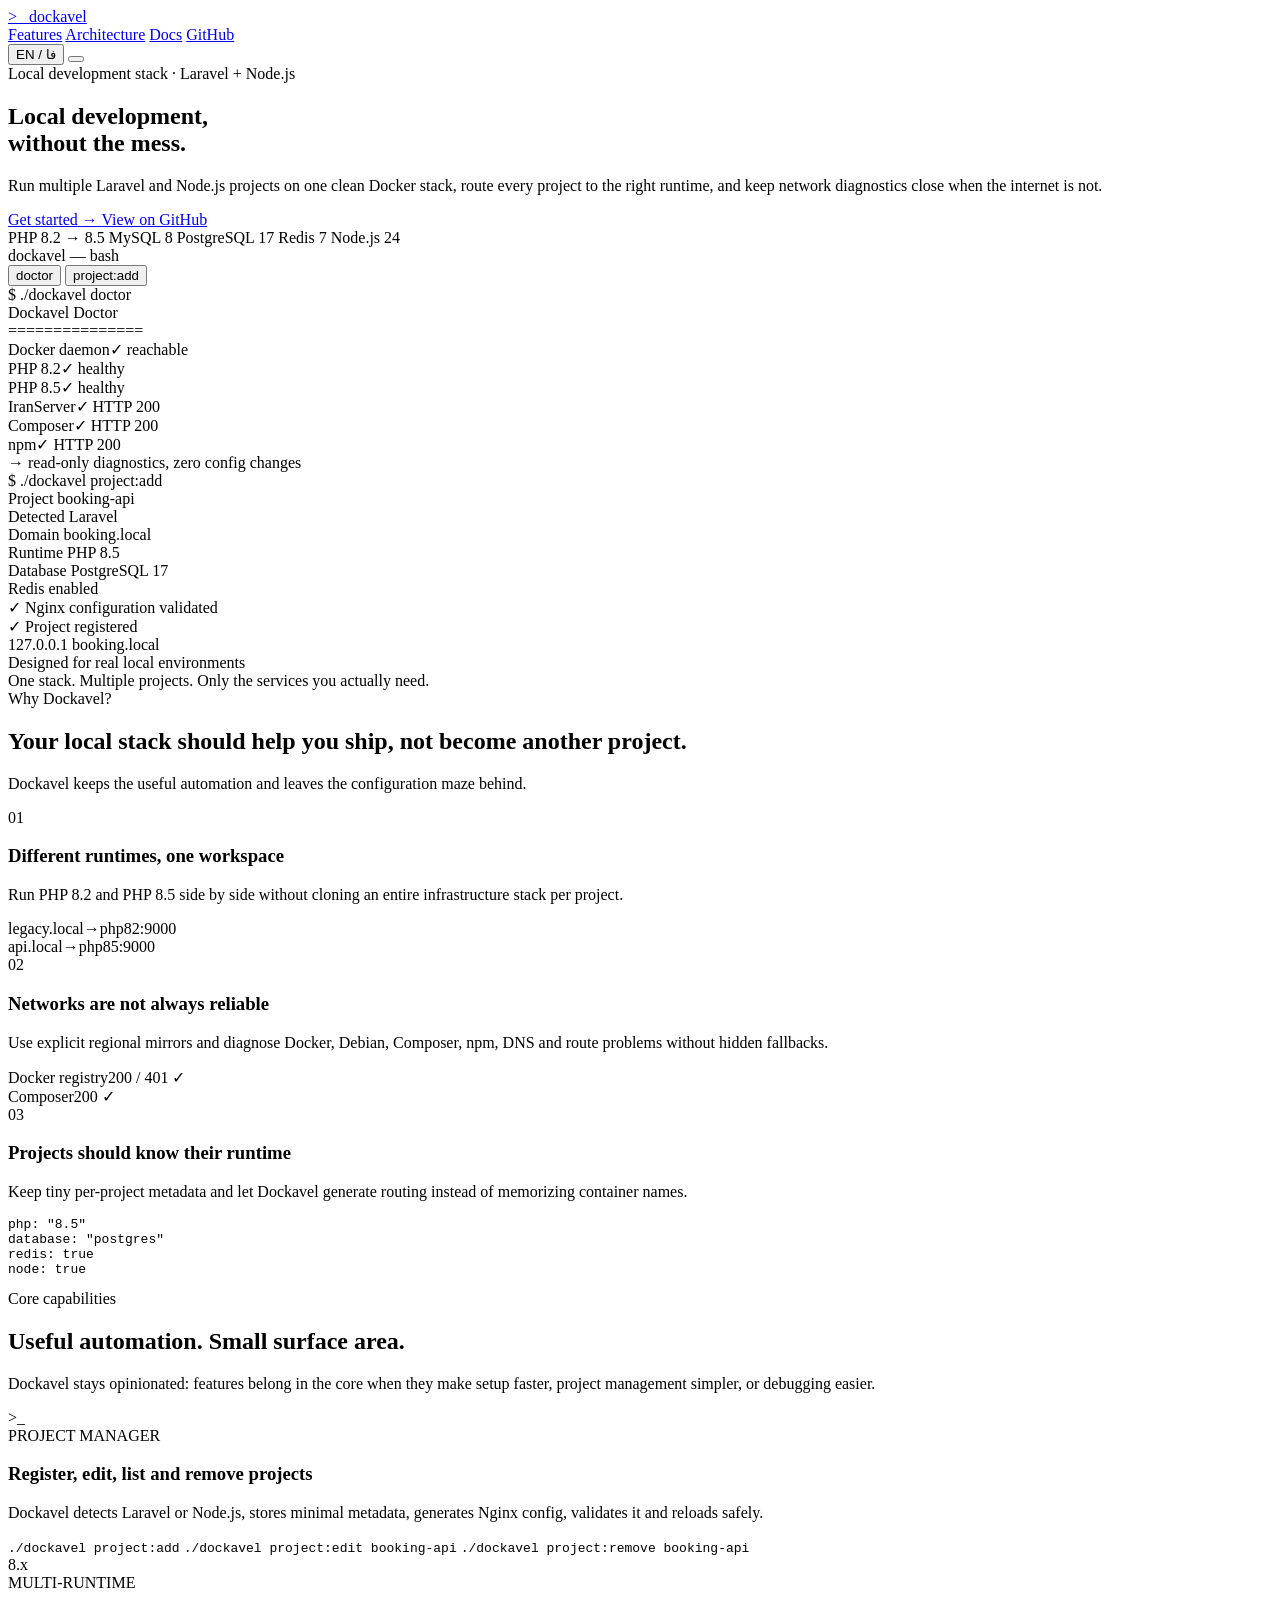
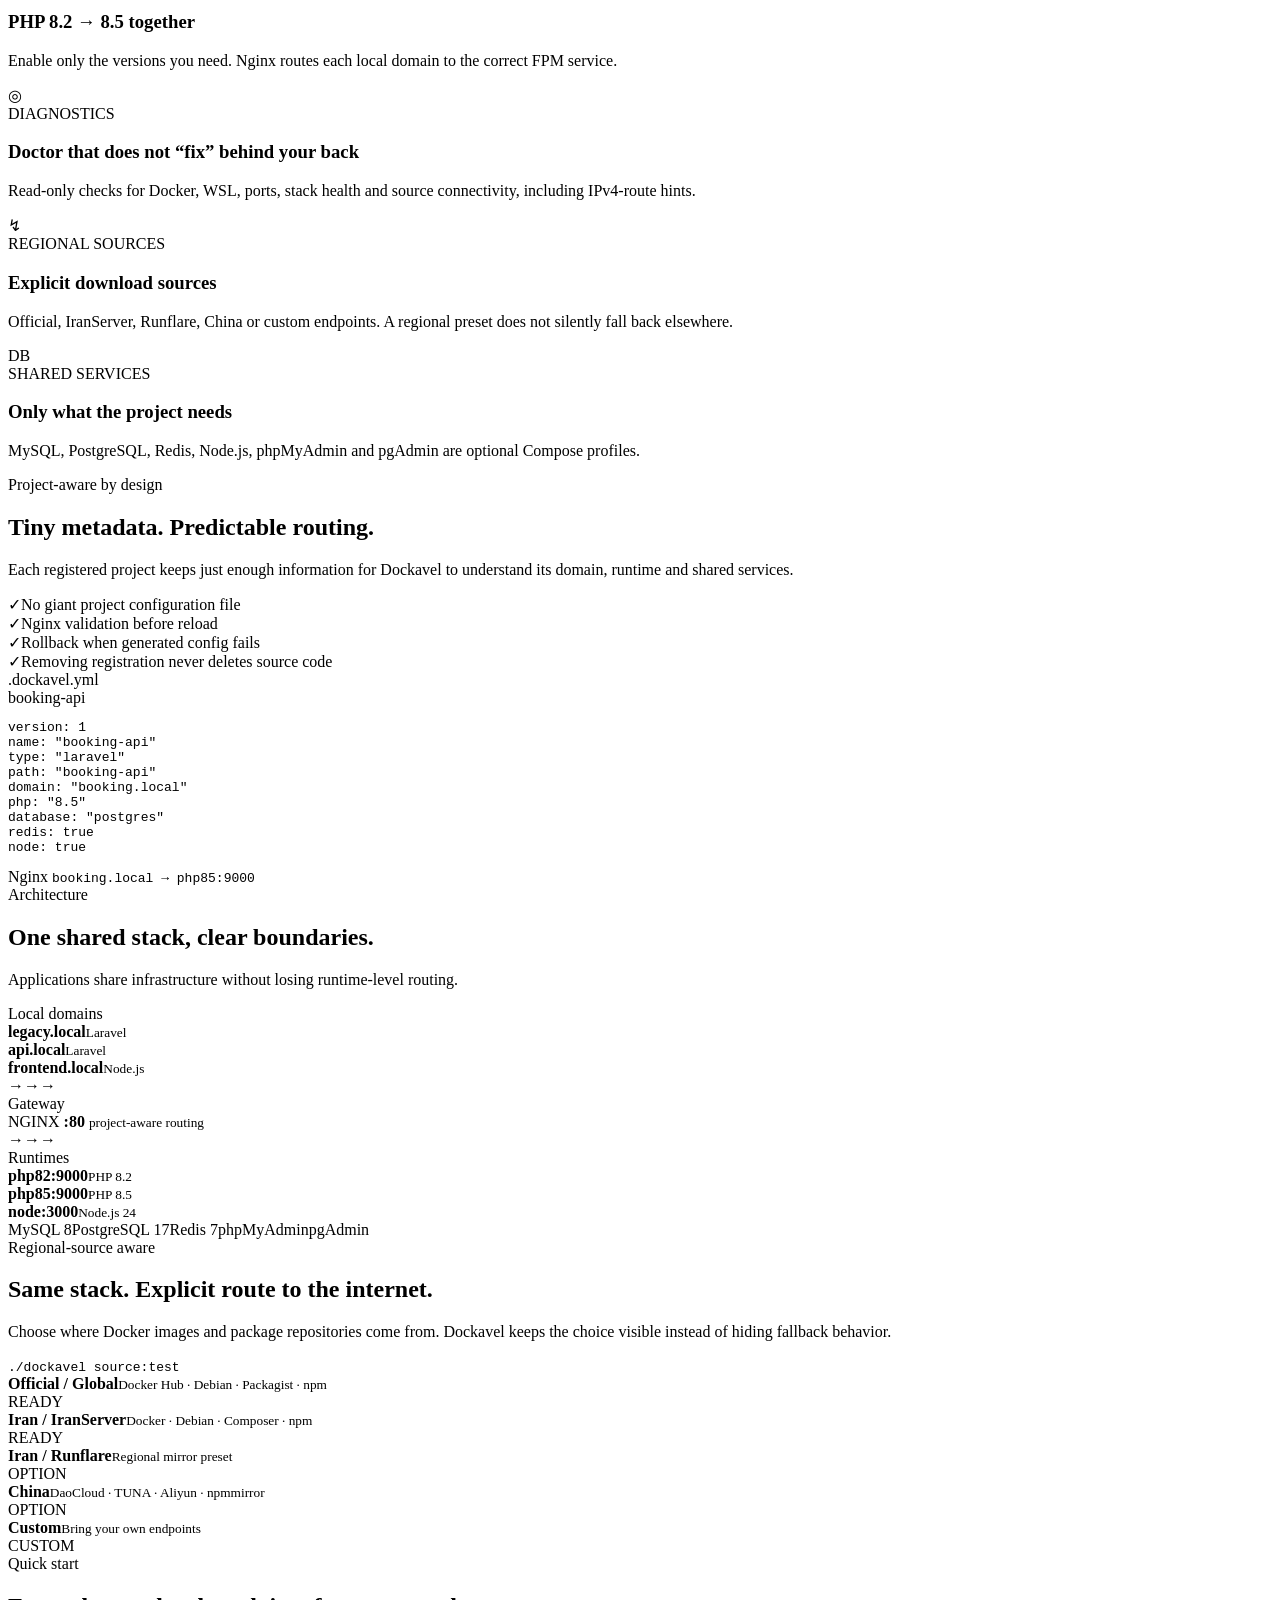
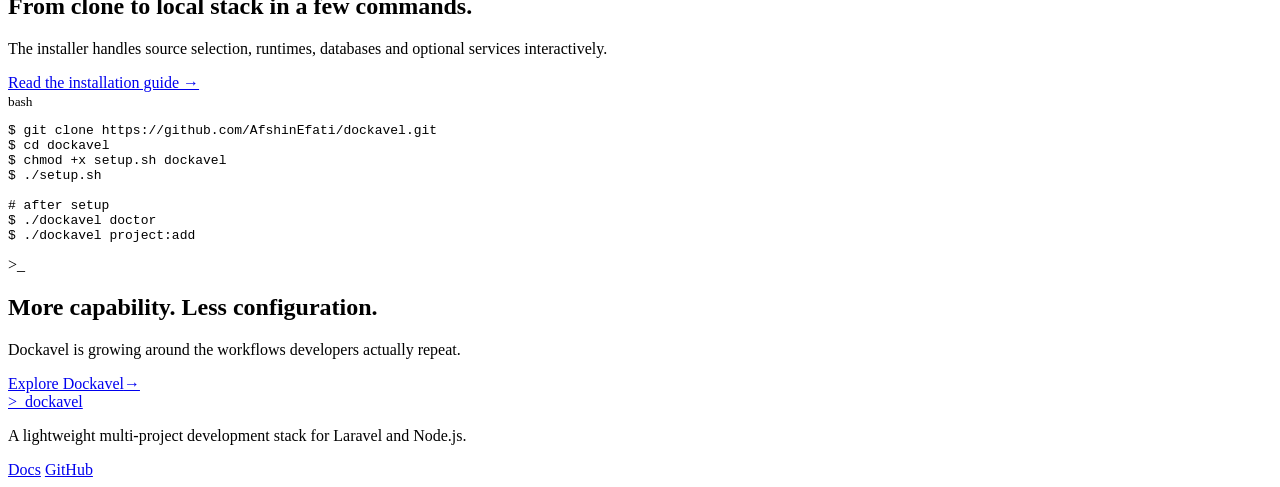
==== index.html @ 1b86e813 "feat: add initial Dockavel landing page" ====
<!doctype html>
<html lang="en" dir="ltr">
<head>
  <meta charset="utf-8">
  <meta name="viewport" content="width=device-width, initial-scale=1">
  <meta name="theme-color" content="#080d12">
  <meta name="description" content="Dockavel is a clean, multi-project local development stack for Laravel and Node.js.">
  <title>Dockavel — clean local development</title>

  <link rel="preconnect" href="https://fonts.googleapis.com">
  <link rel="preconnect" href="https://fonts.gstatic.com" crossorigin>
  <link href="https://fonts.googleapis.com/css2?family=Fira+Code:wght@400;500;600&family=Inter:wght@400;500;600;700;800&family=Vazirmatn:wght@400;500;600;700;800&display=swap" rel="stylesheet">
  <link rel="stylesheet" href="./assets/css/styles.css">
</head>
<body>
  <div class="page-noise" aria-hidden="true"></div>
  <div class="page-glow page-glow-a" aria-hidden="true"></div>
  <div class="page-glow page-glow-b" aria-hidden="true"></div>

  <header class="site-header">
    <div class="container nav-wrap">
      <a class="brand" href="#top" aria-label="Dockavel home">
        <span class="brand-mark">&gt;_</span>
        <span class="brand-name">dockavel</span>
      </a>

      <nav class="nav-links" aria-label="Primary navigation">
        <a href="#features" data-i18n="nav.features">Features</a>
        <a href="#architecture" data-i18n="nav.architecture">Architecture</a>
        <a href="./docs/" data-i18n="nav.docs">Docs</a>
        <a href="https://github.com/AfshinEfati/dockavel" target="_blank" rel="noreferrer">GitHub</a>
      </nav>

      <div class="nav-actions">
        <button class="language-switch" type="button" id="languageSwitch" aria-label="Switch language">
          <span class="language-current">EN</span>
          <span class="language-divider">/</span>
          <span>فا</span>
        </button>
        <button class="menu-button" type="button" id="menuButton" aria-label="Open menu" aria-expanded="false">
          <span></span><span></span>
        </button>
      </div>
    </div>
  </header>

  <main id="top">
    <section class="hero section-shell">
      <div class="container hero-grid">
        <div class="hero-copy reveal">
          <div class="eyebrow">
            <span class="status-dot"></span>
            <span data-i18n="hero.eyebrow">Local development stack · Laravel + Node.js</span>
          </div>

          <h1 data-i18n="hero.title">Local development,<br>without the mess.</h1>
          <p class="hero-lead" data-i18n="hero.lead">
            Run multiple Laravel and Node.js projects on one clean Docker stack, route every project to the right runtime, and keep network diagnostics close when the internet is not.
          </p>

          <div class="hero-actions">
            <a class="button button-primary" href="#quick-start">
              <span data-i18n="hero.start">Get started</span>
              <span class="button-arrow">→</span>
            </a>
            <a class="button button-ghost" href="https://github.com/AfshinEfati/dockavel" target="_blank" rel="noreferrer">
              <span class="github-dot" aria-hidden="true"></span>
              <span data-i18n="hero.github">View on GitHub</span>
            </a>
          </div>

          <div class="stack-pills" aria-label="Supported stack">
            <span>PHP 8.2 → 8.5</span>
            <span>MySQL 8</span>
            <span>PostgreSQL 17</span>
            <span>Redis 7</span>
            <span>Node.js 24</span>
          </div>
        </div>

        <div class="terminal-card reveal reveal-delay-1" aria-label="Dockavel terminal preview">
          <div class="terminal-topbar">
            <div class="terminal-dots" aria-hidden="true"><span></span><span></span><span></span></div>
            <div class="terminal-title">dockavel — bash</div>
            <div class="terminal-tabs" role="tablist" aria-label="Terminal examples">
              <button class="terminal-tab active" type="button" data-terminal="doctor" role="tab">doctor</button>
              <button class="terminal-tab" type="button" data-terminal="project" role="tab">project:add</button>
            </div>
          </div>

          <div class="terminal-body" id="terminalDoctor">
            <div class="terminal-line command"><span class="prompt">$</span> ./dockavel doctor</div>
            <div class="terminal-gap"></div>
            <div class="terminal-line muted">Dockavel Doctor</div>
            <div class="terminal-line muted">===============</div>
            <div class="terminal-gap"></div>
            <div class="terminal-line"><span class="term-label">Docker daemon</span><span class="term-ok">✓ reachable</span></div>
            <div class="terminal-line"><span class="term-label">PHP 8.2</span><span class="term-ok">✓ healthy</span></div>
            <div class="terminal-line"><span class="term-label">PHP 8.5</span><span class="term-ok">✓ healthy</span></div>
            <div class="terminal-line"><span class="term-label">IranServer</span><span class="term-ok">✓ HTTP 200</span></div>
            <div class="terminal-line"><span class="term-label">Composer</span><span class="term-ok">✓ HTTP 200</span></div>
            <div class="terminal-line"><span class="term-label">npm</span><span class="term-ok">✓ HTTP 200</span></div>
            <div class="terminal-gap"></div>
            <div class="terminal-line term-note">→ read-only diagnostics, zero config changes</div>
          </div>

          <div class="terminal-body hidden" id="terminalProject">
            <div class="terminal-line command"><span class="prompt">$</span> ./dockavel project:add</div>
            <div class="terminal-gap"></div>
            <div class="terminal-line"><span class="term-muted">Project</span> booking-api</div>
            <div class="terminal-line"><span class="term-muted">Detected</span> <span class="term-ok">Laravel</span></div>
            <div class="terminal-line"><span class="term-muted">Domain</span> booking.local</div>
            <div class="terminal-line"><span class="term-muted">Runtime</span> PHP 8.5</div>
            <div class="terminal-line"><span class="term-muted">Database</span> PostgreSQL 17</div>
            <div class="terminal-line"><span class="term-muted">Redis</span> enabled</div>
            <div class="terminal-gap"></div>
            <div class="terminal-line term-ok">✓ Nginx configuration validated</div>
            <div class="terminal-line term-ok">✓ Project registered</div>
            <div class="terminal-gap"></div>
            <div class="terminal-line term-note">127.0.0.1 booking.local</div>
          </div>

          <div class="terminal-footer">
            <span class="terminal-footer-dot"></span>
            <span data-i18n="hero.terminalFooter">Designed for real local environments</span>
          </div>
        </div>
      </div>

      <div class="container trust-strip reveal reveal-delay-2">
        <span data-i18n="trust.label">One stack. Multiple projects. Only the services you actually need.</span>
        <div class="trust-line"></div>
      </div>
    </section>

    <section class="section-shell problem-section">
      <div class="container">
        <div class="section-heading narrow reveal">
          <span class="section-kicker" data-i18n="problem.kicker">Why Dockavel?</span>
          <h2 data-i18n="problem.title">Your local stack should help you ship, not become another project.</h2>
          <p data-i18n="problem.lead">Dockavel keeps the useful automation and leaves the configuration maze behind.</p>
        </div>

        <div class="problem-grid">
          <article class="problem-card reveal">
            <span class="card-index">01</span>
            <h3 data-i18n="problem.multiTitle">Different runtimes, one workspace</h3>
            <p data-i18n="problem.multiText">Run PHP 8.2 and PHP 8.5 side by side without cloning an entire infrastructure stack per project.</p>
            <div class="mini-code"><span>legacy.local</span><b>→</b><span>php82:9000</span></div>
            <div class="mini-code"><span>api.local</span><b>→</b><span>php85:9000</span></div>
          </article>

          <article class="problem-card reveal reveal-delay-1">
            <span class="card-index">02</span>
            <h3 data-i18n="problem.networkTitle">Networks are not always reliable</h3>
            <p data-i18n="problem.networkText">Use explicit regional mirrors and diagnose Docker, Debian, Composer, npm, DNS and route problems without hidden fallbacks.</p>
            <div class="health-row"><span>Docker registry</span><span class="health-ok">200 / 401 ✓</span></div>
            <div class="health-row"><span>Composer</span><span class="health-ok">200 ✓</span></div>
          </article>

          <article class="problem-card reveal reveal-delay-2">
            <span class="card-index">03</span>
            <h3 data-i18n="problem.projectTitle">Projects should know their runtime</h3>
            <p data-i18n="problem.projectText">Keep tiny per-project metadata and let Dockavel generate routing instead of memorizing container names.</p>
            <pre class="metadata-preview"><code>php: "8.5"
database: "postgres"
redis: true
node: true</code></pre>
          </article>
        </div>
      </div>
    </section>

    <section class="section-shell" id="features">
      <div class="container">
        <div class="section-heading reveal">
          <span class="section-kicker" data-i18n="features.kicker">Core capabilities</span>
          <h2 data-i18n="features.title">Useful automation. Small surface area.</h2>
          <p data-i18n="features.lead">Dockavel stays opinionated: features belong in the core when they make setup faster, project management simpler, or debugging easier.</p>
        </div>

        <div class="feature-grid">
          <article class="feature-card feature-wide reveal">
            <div class="feature-icon">&gt;_</div>
            <div>
              <span class="feature-tag">PROJECT MANAGER</span>
              <h3 data-i18n="features.managerTitle">Register, edit, list and remove projects</h3>
              <p data-i18n="features.managerText">Dockavel detects Laravel or Node.js, stores minimal metadata, generates Nginx config, validates it and reloads safely.</p>
            </div>
            <div class="feature-command-stack">
              <code>./dockavel project:add</code>
              <code>./dockavel project:edit booking-api</code>
              <code>./dockavel project:remove booking-api</code>
            </div>
          </article>

          <article class="feature-card reveal">
            <div class="feature-icon">8.x</div>
            <span class="feature-tag">MULTI-RUNTIME</span>
            <h3 data-i18n="features.phpTitle">PHP 8.2 → 8.5 together</h3>
            <p data-i18n="features.phpText">Enable only the versions you need. Nginx routes each local domain to the correct FPM service.</p>
          </article>

          <article class="feature-card reveal reveal-delay-1">
            <div class="feature-icon">◎</div>
            <span class="feature-tag">DIAGNOSTICS</span>
            <h3 data-i18n="features.doctorTitle">Doctor that does not “fix” behind your back</h3>
            <p data-i18n="features.doctorText">Read-only checks for Docker, WSL, ports, stack health and source connectivity, including IPv4-route hints.</p>
          </article>

          <article class="feature-card reveal">
            <div class="feature-icon">↯</div>
            <span class="feature-tag">REGIONAL SOURCES</span>
            <h3 data-i18n="features.sourceTitle">Explicit download sources</h3>
            <p data-i18n="features.sourceText">Official, IranServer, Runflare, China or custom endpoints. A regional preset does not silently fall back elsewhere.</p>
          </article>

          <article class="feature-card reveal reveal-delay-1">
            <div class="feature-icon">DB</div>
            <span class="feature-tag">SHARED SERVICES</span>
            <h3 data-i18n="features.servicesTitle">Only what the project needs</h3>
            <p data-i18n="features.servicesText">MySQL, PostgreSQL, Redis, Node.js, phpMyAdmin and pgAdmin are optional Compose profiles.</p>
          </article>
        </div>
      </div>
    </section>

    <section class="section-shell project-showcase">
      <div class="container showcase-grid">
        <div class="showcase-copy reveal">
          <span class="section-kicker" data-i18n="manager.kicker">Project-aware by design</span>
          <h2 data-i18n="manager.title">Tiny metadata. Predictable routing.</h2>
          <p data-i18n="manager.text">Each registered project keeps just enough information for Dockavel to understand its domain, runtime and shared services.</p>

          <div class="showcase-points">
            <div><span class="check">✓</span><span data-i18n="manager.point1">No giant project configuration file</span></div>
            <div><span class="check">✓</span><span data-i18n="manager.point2">Nginx validation before reload</span></div>
            <div><span class="check">✓</span><span data-i18n="manager.point3">Rollback when generated config fails</span></div>
            <div><span class="check">✓</span><span data-i18n="manager.point4">Removing registration never deletes source code</span></div>
          </div>
        </div>

        <div class="metadata-window reveal reveal-delay-1">
          <div class="metadata-titlebar">
            <div><span class="file-dot"></span>.dockavel.yml</div>
            <span>booking-api</span>
          </div>
          <pre><code><span class="syntax-key">version</span>: <span class="syntax-number">1</span>
<span class="syntax-key">name</span>: <span class="syntax-string">"booking-api"</span>
<span class="syntax-key">type</span>: <span class="syntax-string">"laravel"</span>
<span class="syntax-key">path</span>: <span class="syntax-string">"booking-api"</span>
<span class="syntax-key">domain</span>: <span class="syntax-string">"booking.local"</span>
<span class="syntax-key">php</span>: <span class="syntax-string">"8.5"</span>
<span class="syntax-key">database</span>: <span class="syntax-string">"postgres"</span>
<span class="syntax-key">redis</span>: <span class="syntax-bool">true</span>
<span class="syntax-key">node</span>: <span class="syntax-bool">true</span></code></pre>
          <div class="metadata-footer">
            <span>Nginx</span>
            <code>booking.local → php85:9000</code>
          </div>
        </div>
      </div>
    </section>

    <section class="section-shell" id="architecture">
      <div class="container">
        <div class="section-heading narrow reveal">
          <span class="section-kicker" data-i18n="architecture.kicker">Architecture</span>
          <h2 data-i18n="architecture.title">One shared stack, clear boundaries.</h2>
          <p data-i18n="architecture.lead">Applications share infrastructure without losing runtime-level routing.</p>
        </div>

        <div class="architecture-board reveal">
          <div class="arch-column">
            <span class="arch-label" data-i18n="architecture.requests">Local domains</span>
            <div class="arch-node"><strong>legacy.local</strong><small>Laravel</small></div>
            <div class="arch-node"><strong>api.local</strong><small>Laravel</small></div>
            <div class="arch-node"><strong>frontend.local</strong><small>Node.js</small></div>
          </div>

          <div class="arch-flow"><span>→</span><span>→</span><span>→</span></div>

          <div class="arch-column arch-center">
            <span class="arch-label">Gateway</span>
            <div class="arch-nginx">
              <span class="nginx-badge">NGINX</span>
              <strong>:80</strong>
              <small data-i18n="architecture.routing">project-aware routing</small>
            </div>
          </div>

          <div class="arch-flow"><span>→</span><span>→</span><span>→</span></div>

          <div class="arch-column">
            <span class="arch-label">Runtimes</span>
            <div class="arch-node runtime-node"><strong>php82:9000</strong><small>PHP 8.2</small></div>
            <div class="arch-node runtime-node"><strong>php85:9000</strong><small>PHP 8.5</small></div>
            <div class="arch-node runtime-node"><strong>node:3000</strong><small>Node.js 24</small></div>
          </div>

          <div class="arch-services">
            <span>MySQL 8</span><span>PostgreSQL 17</span><span>Redis 7</span><span>phpMyAdmin</span><span>pgAdmin</span>
          </div>
        </div>
      </div>
    </section>

    <section class="section-shell source-section">
      <div class="container source-grid">
        <div class="source-copy reveal">
          <span class="section-kicker" data-i18n="sources.kicker">Regional-source aware</span>
          <h2 data-i18n="sources.title">Same stack. Explicit route to the internet.</h2>
          <p data-i18n="sources.text">Choose where Docker images and package repositories come from. Dockavel keeps the choice visible instead of hiding fallback behavior.</p>
          <code class="inline-command">./dockavel source:test</code>
        </div>

        <div class="source-list reveal reveal-delay-1">
          <div class="source-item active"><span class="source-radio"></span><div><strong>Official / Global</strong><small>Docker Hub · Debian · Packagist · npm</small></div><span class="source-state">READY</span></div>
          <div class="source-item"><span class="source-radio"></span><div><strong>Iran / IranServer</strong><small>Docker · Debian · Composer · npm</small></div><span class="source-state">READY</span></div>
          <div class="source-item"><span class="source-radio"></span><div><strong>Iran / Runflare</strong><small>Regional mirror preset</small></div><span class="source-state">OPTION</span></div>
          <div class="source-item"><span class="source-radio"></span><div><strong>China</strong><small>DaoCloud · TUNA · Aliyun · npmmirror</small></div><span class="source-state">OPTION</span></div>
          <div class="source-item"><span class="source-radio"></span><div><strong>Custom</strong><small data-i18n="sources.custom">Bring your own endpoints</small></div><span class="source-state">CUSTOM</span></div>
        </div>
      </div>
    </section>

    <section class="section-shell quick-start-section" id="quick-start">
      <div class="container quick-start-wrap reveal">
        <div class="quick-copy">
          <span class="section-kicker" data-i18n="quick.kicker">Quick start</span>
          <h2 data-i18n="quick.title">From clone to local stack in a few commands.</h2>
          <p data-i18n="quick.text">The installer handles source selection, runtimes, databases and optional services interactively.</p>
          <a class="text-link" href="./docs/" data-i18n="quick.docs">Read the installation guide →</a>
        </div>

        <div class="quick-terminal">
          <div class="quick-terminal-bar"><span></span><span></span><span></span><small>bash</small></div>
          <pre><code><span class="prompt">$</span> git clone https://github.com/AfshinEfati/dockavel.git
<span class="prompt">$</span> cd dockavel
<span class="prompt">$</span> chmod +x setup.sh dockavel
<span class="prompt">$</span> ./setup.sh

<span class="code-comment"># after setup</span>
<span class="prompt">$</span> ./dockavel doctor
<span class="prompt">$</span> ./dockavel project:add</code></pre>
        </div>
      </div>
    </section>

    <section class="section-shell closing-section">
      <div class="container closing-card reveal">
        <span class="closing-mark">&gt;_</span>
        <div>
          <h2 data-i18n="closing.title">More capability. Less configuration.</h2>
          <p data-i18n="closing.text">Dockavel is growing around the workflows developers actually repeat.</p>
        </div>
        <a class="button button-primary" href="https://github.com/AfshinEfati/dockavel" target="_blank" rel="noreferrer">
          <span data-i18n="closing.button">Explore Dockavel</span><span>→</span>
        </a>
      </div>
    </section>
  </main>

  <footer class="site-footer">
    <div class="container footer-wrap">
      <a class="brand footer-brand" href="#top"><span class="brand-mark">&gt;_</span><span class="brand-name">dockavel</span></a>
      <p data-i18n="footer.text">A lightweight multi-project development stack for Laravel and Node.js.</p>
      <div class="footer-links">
        <a href="./docs/" data-i18n="nav.docs">Docs</a>
        <a href="https://github.com/AfshinEfati/dockavel" target="_blank" rel="noreferrer">GitHub</a>
      </div>
    </div>
  </footer>

  <script src="./assets/js/app.js"></script>
</body>
</html>
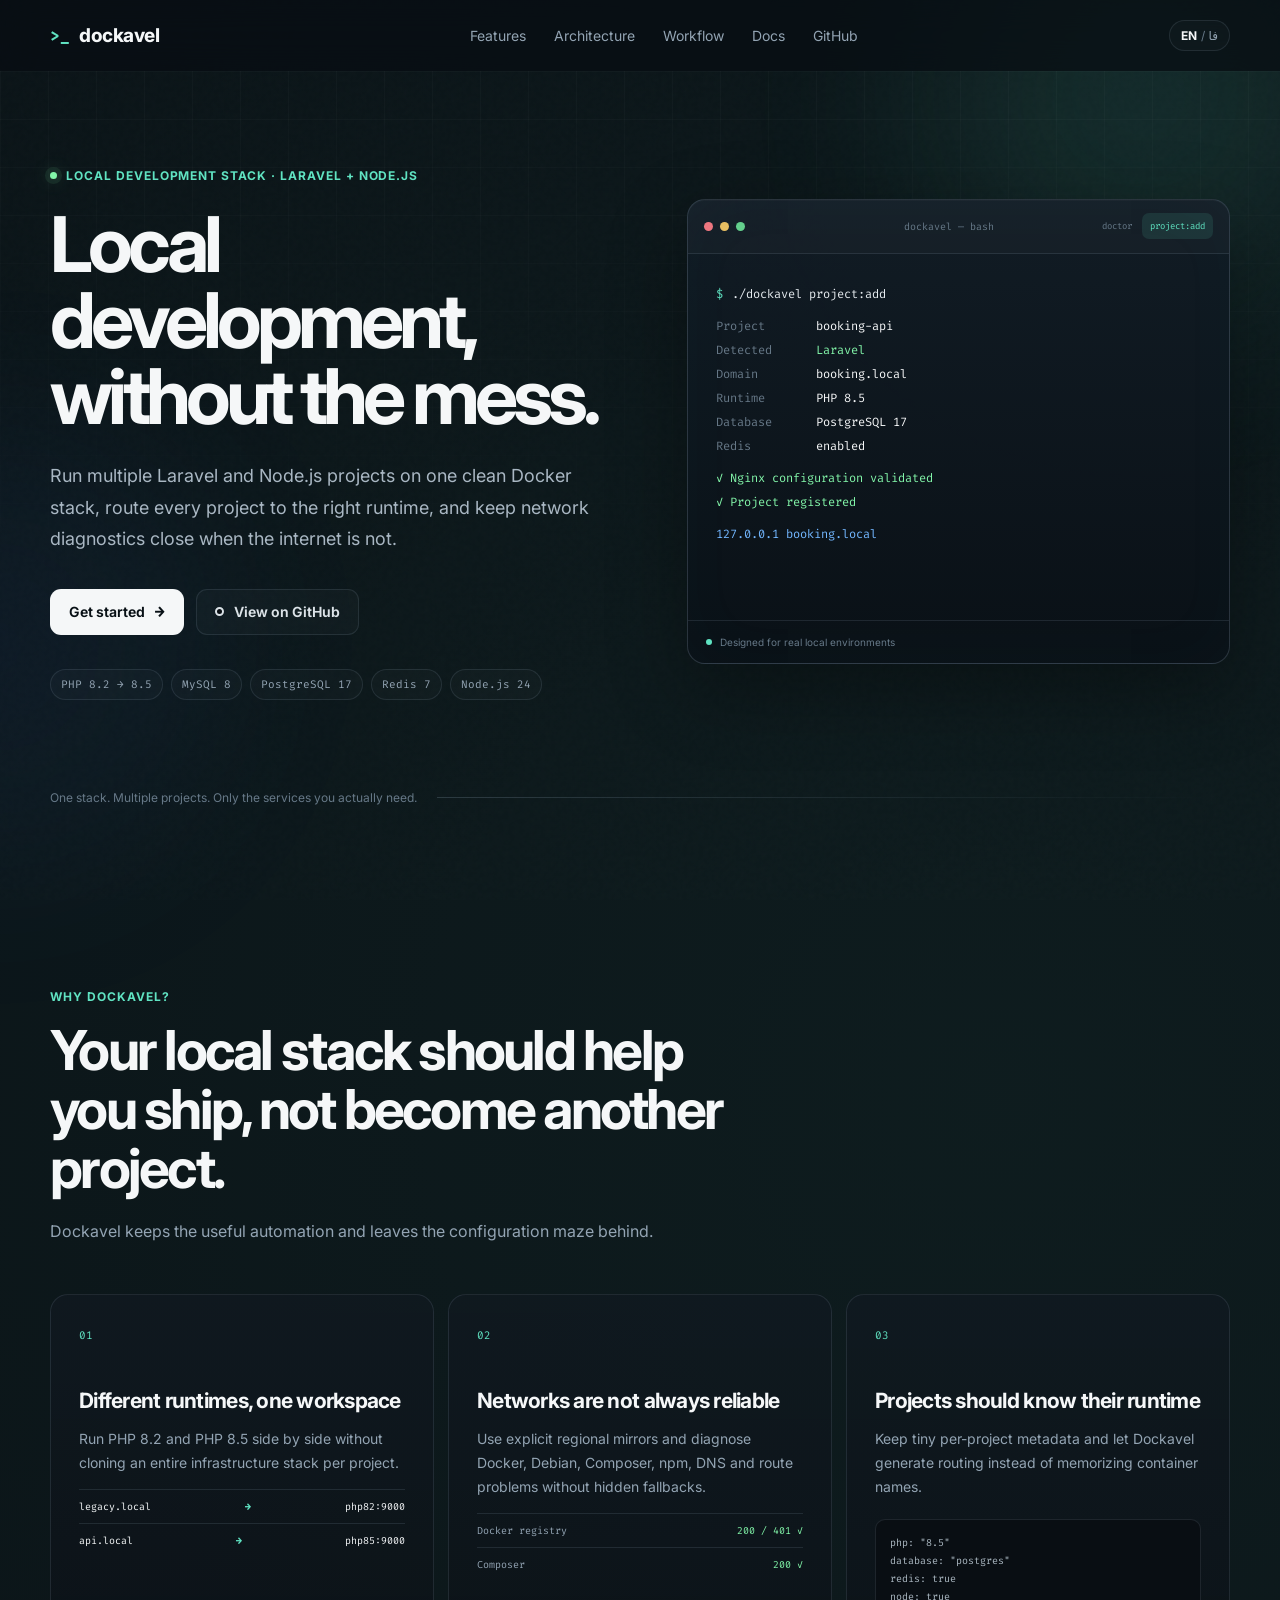
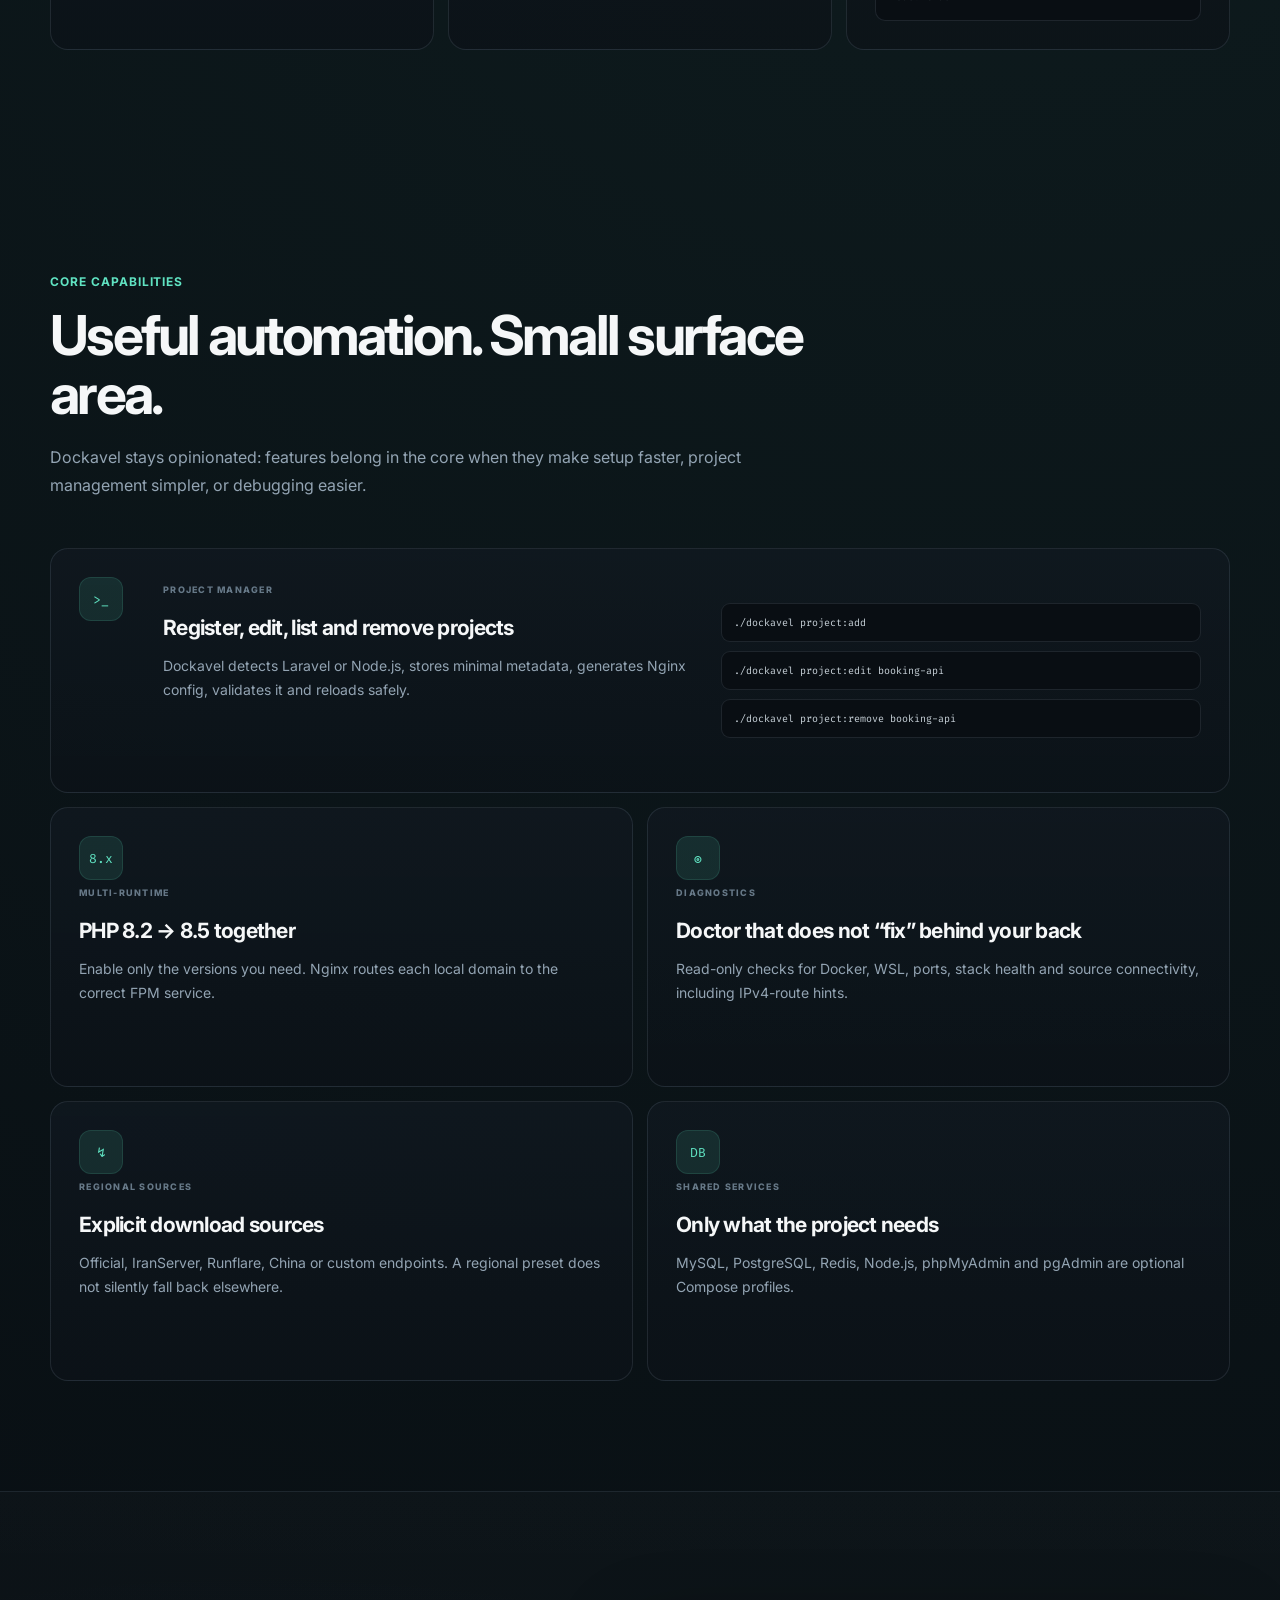
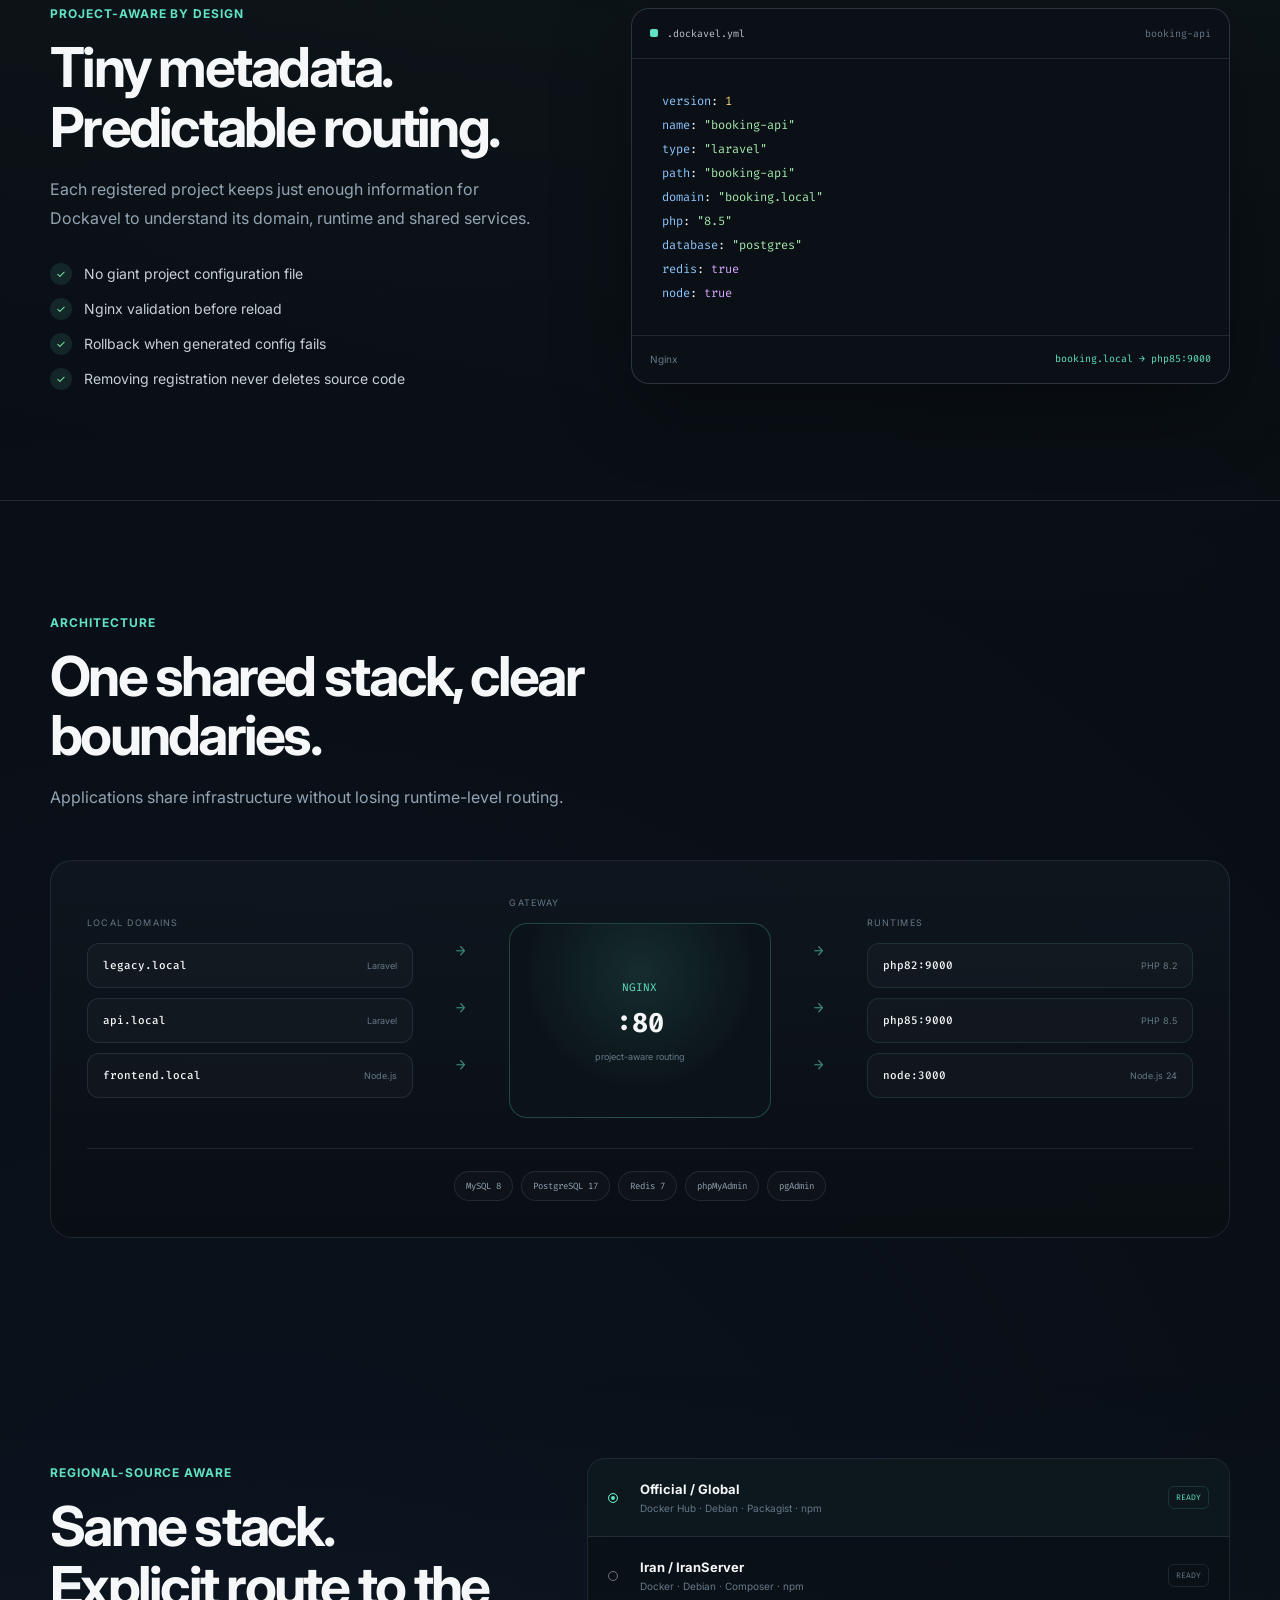
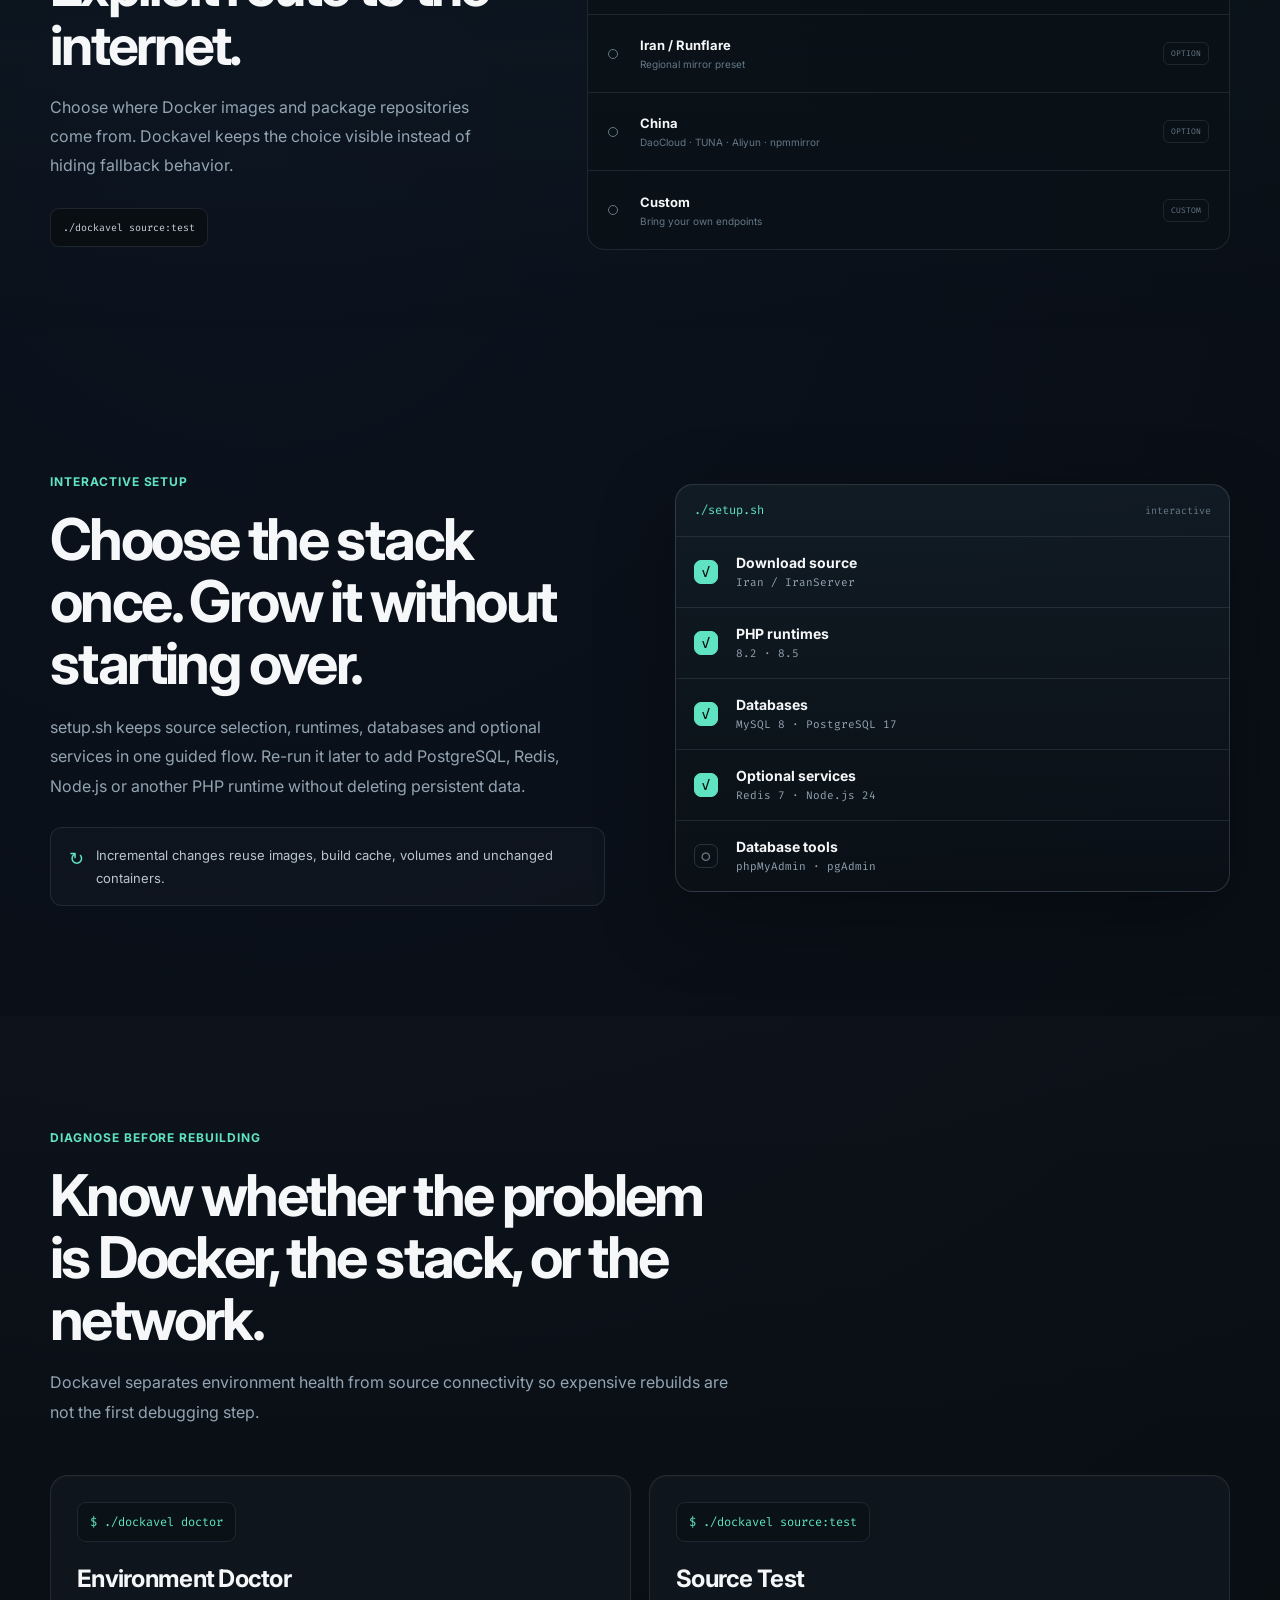
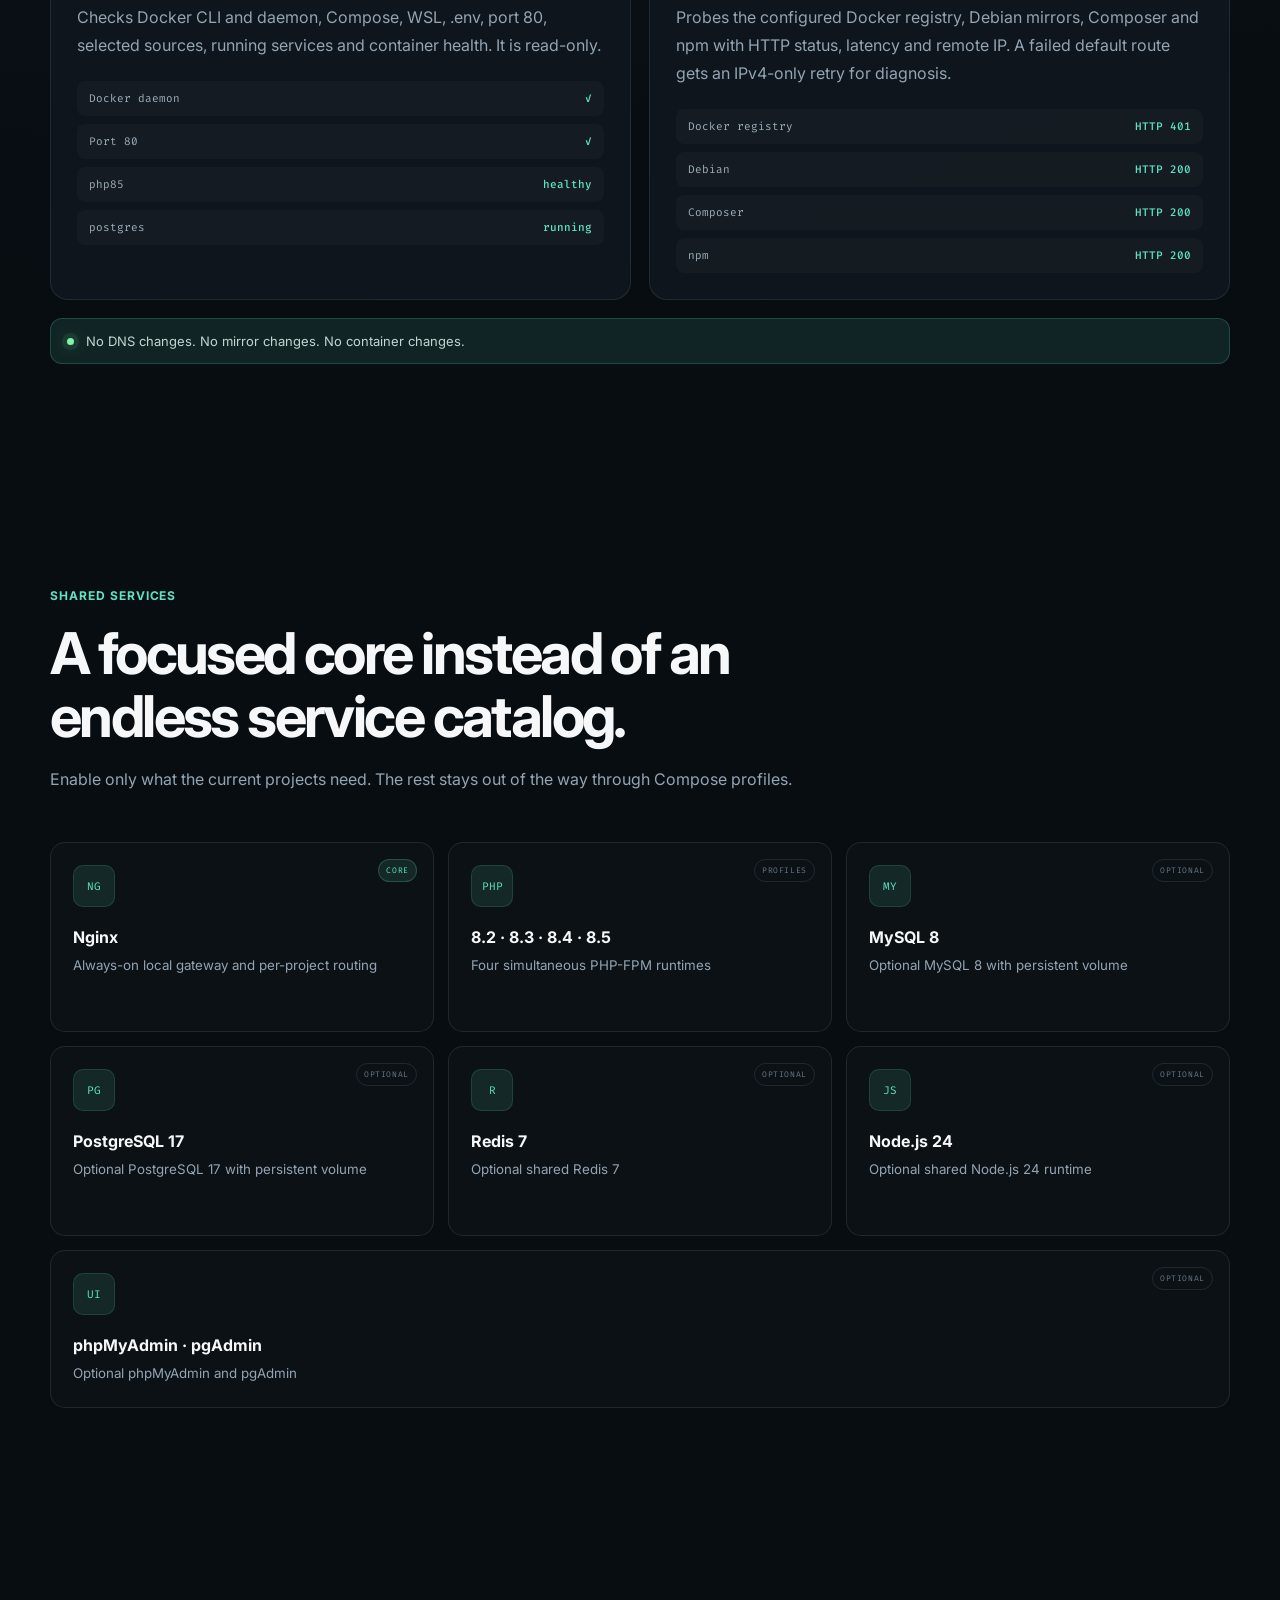
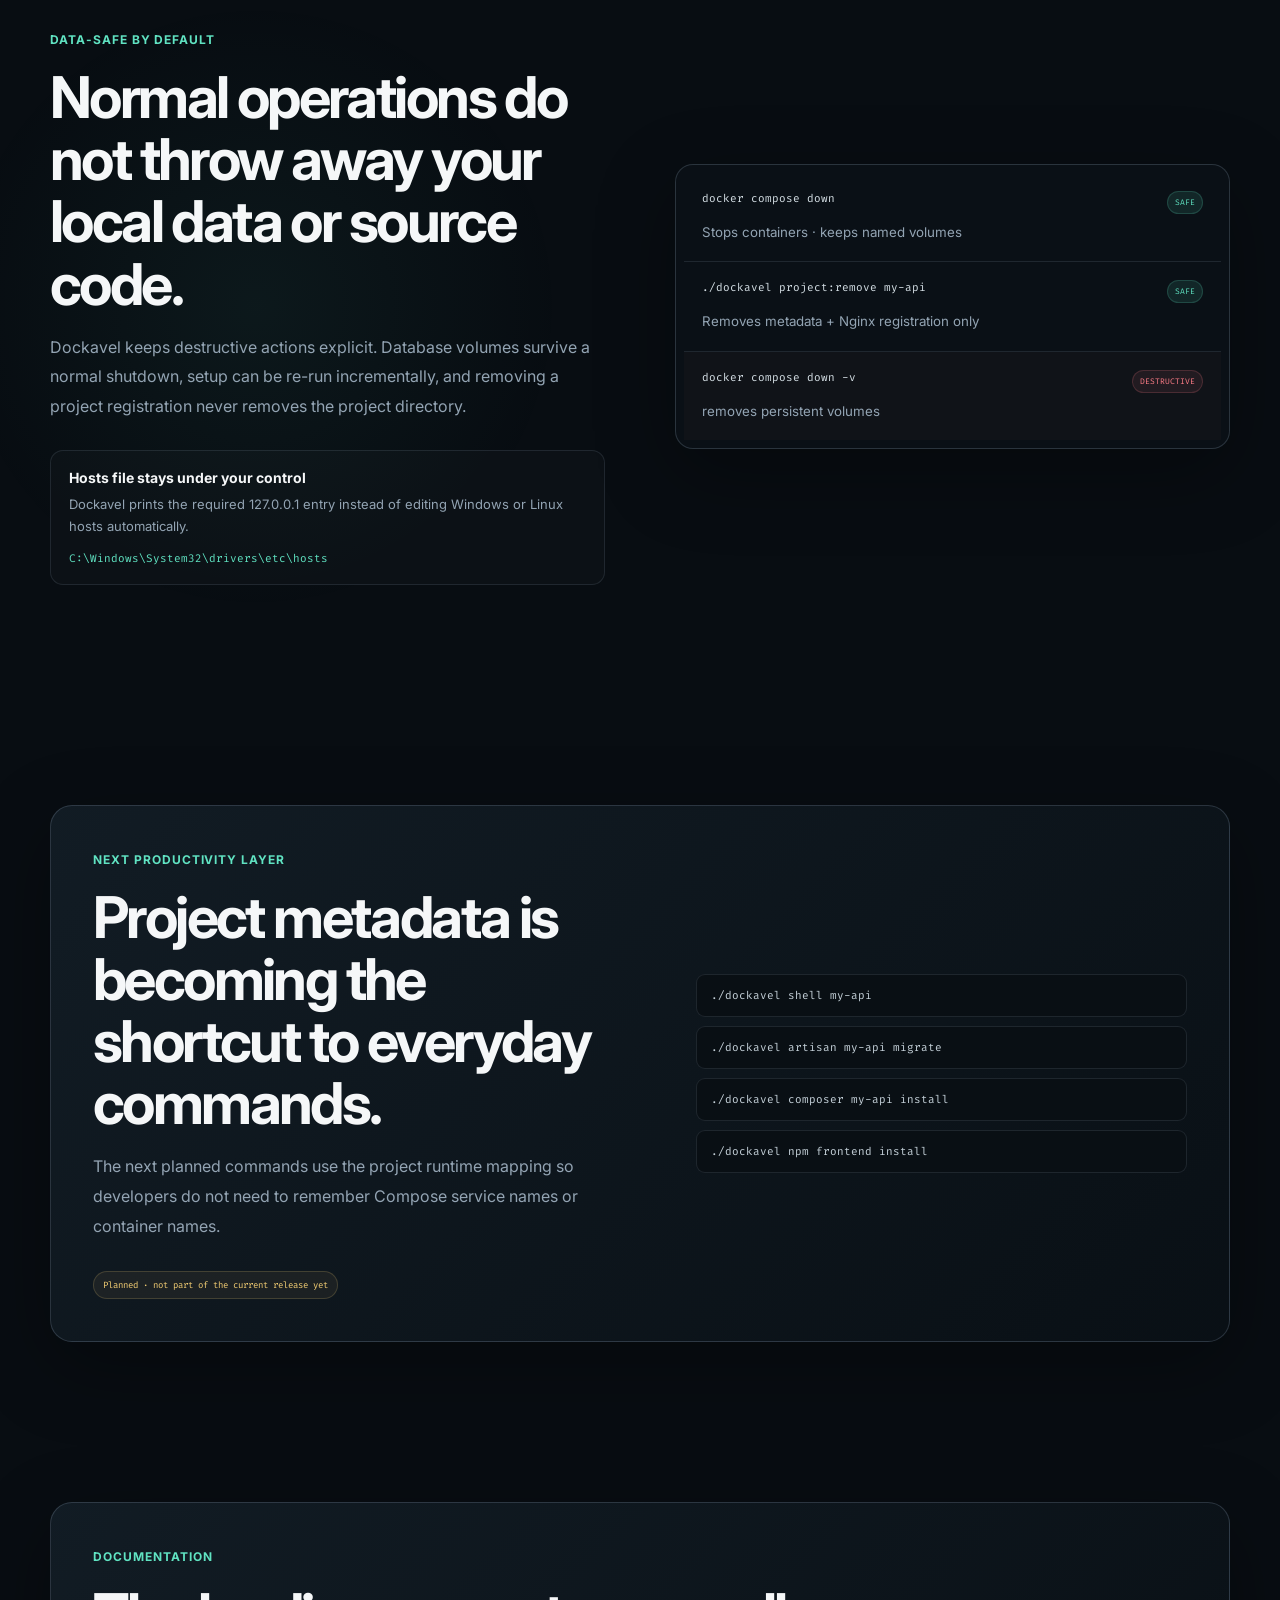
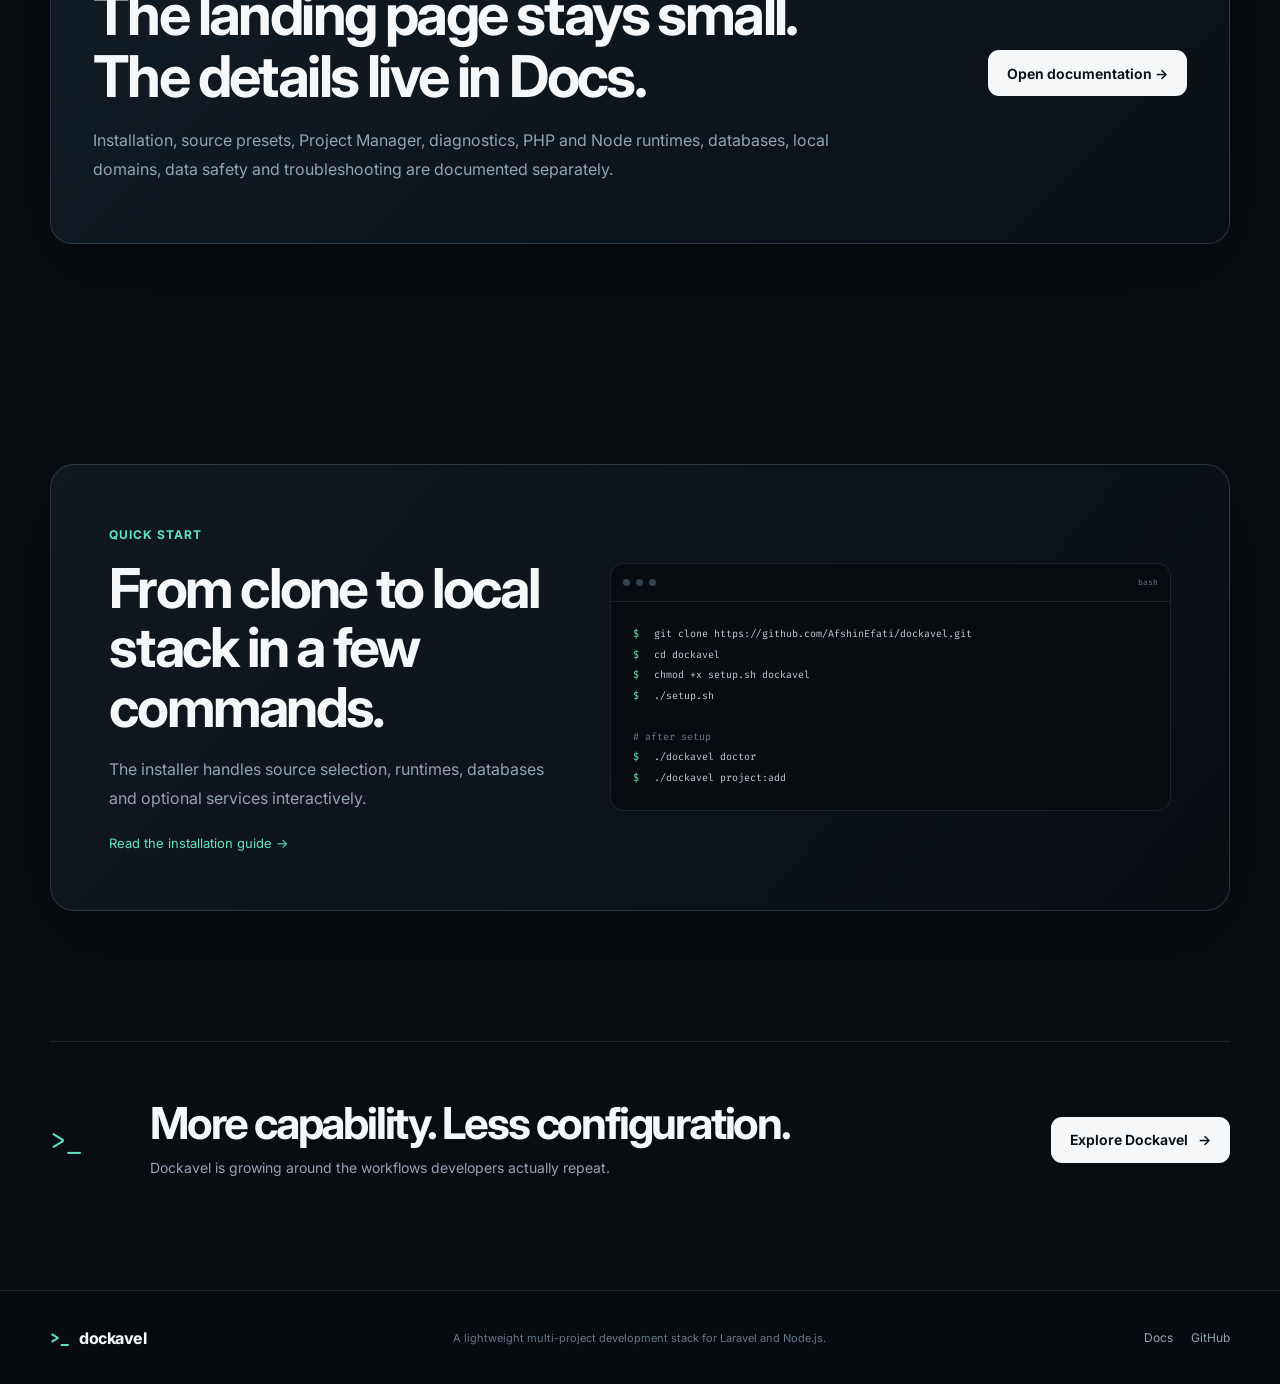
==== commit ddfe7214: "chore: add SEO and social metadata" ====
--- a/index.html
+++ b/index.html
@@ -5,6 +5,27 @@
   <meta name="viewport" content="width=device-width, initial-scale=1">
   <meta name="theme-color" content="#080d12">
   <meta name="description" content="Dockavel is a clean, multi-project local development stack for Laravel and Node.js.">
+  <meta name="robots" content="index,follow">
+
+  <link rel="canonical" href="https://afshinefati.github.io/dockavel-site/">
+  <link rel="icon" href="./favicon.svg" type="image/svg+xml">
+  <link rel="manifest" href="./site.webmanifest">
+
+  <meta property="og:type" content="website">
+  <meta property="og:site_name" content="Dockavel">
+  <meta property="og:title" content="Dockavel — clean local development">
+  <meta property="og:description" content="Run multiple Laravel and Node.js projects on one clean Docker stack with multiple PHP runtimes, regional mirrors and built-in diagnostics.">
+  <meta property="og:url" content="https://afshinefati.github.io/dockavel-site/">
+  <meta property="og:image" content="https://afshinefati.github.io/dockavel-site/assets/images/dockavel-social.png">
+  <meta property="og:image:width" content="1200">
+  <meta property="og:image:height" content="630">
+  <meta property="og:image:alt" content="Dockavel — Local development, without the mess.">
+
+  <meta name="twitter:card" content="summary_large_image">
+  <meta name="twitter:title" content="Dockavel — clean local development">
+  <meta name="twitter:description" content="A lightweight multi-project development environment for Laravel and Node.js with multiple PHP runtimes, regional mirrors and diagnostics.">
+  <meta name="twitter:image" content="https://afshinefati.github.io/dockavel-site/assets/images/dockavel-social.png">
+
   <title>Dockavel — clean local development</title>
 
   <link rel="preconnect" href="https://fonts.googleapis.com">
--- a/assets/css/styles.css
+++ b/assets/css/styles.css
@@ -0,0 +1,419 @@
+:root {
+  --bg: #080d12;
+  --bg-soft: #0d131a;
+  --surface: rgba(16, 23, 31, 0.84);
+  --surface-strong: #101821;
+  --surface-hover: #141f29;
+  --border: rgba(155, 178, 198, 0.14);
+  --border-strong: rgba(155, 178, 198, 0.22);
+  --text: #f5f7f8;
+  --muted: #93a4b3;
+  --muted-2: #667887;
+  --accent: #60e3c2;
+  --accent-2: #82f5a9;
+  --accent-soft: rgba(96, 227, 194, 0.11);
+  --blue: #72b7ff;
+  --yellow: #f4cf74;
+  --danger: #ff7d87;
+  --shadow: 0 24px 80px rgba(0, 0, 0, 0.32);
+  --radius: 18px;
+  --radius-sm: 12px;
+  --container: 1180px;
+  --font-ui: "Inter", system-ui, -apple-system, BlinkMacSystemFont, "Segoe UI", sans-serif;
+  --font-fa: "Vazirmatn", Tahoma, sans-serif;
+  --font-code: "Fira Code", "SFMono-Regular", Consolas, monospace;
+}
+
+* { box-sizing: border-box; }
+html { scroll-behavior: smooth; }
+body {
+  margin: 0;
+  background:
+    radial-gradient(circle at 78% 10%, rgba(96, 227, 194, 0.07), transparent 28%),
+    radial-gradient(circle at 20% 45%, rgba(80, 117, 255, 0.05), transparent 30%),
+    var(--bg);
+  color: var(--text);
+  font-family: var(--font-ui);
+  -webkit-font-smoothing: antialiased;
+  text-rendering: optimizeLegibility;
+  overflow-x: hidden;
+}
+
+html[lang="fa"] body { font-family: var(--font-fa); }
+html[lang="fa"] .brand-name,
+html[lang="fa"] .feature-tag,
+html[lang="fa"] .section-kicker,
+html[lang="fa"] .source-state,
+html[lang="fa"] .eyebrow { font-family: var(--font-ui); }
+
+::selection { background: rgba(96, 227, 194, 0.26); color: white; }
+a { color: inherit; text-decoration: none; }
+button, input { font: inherit; }
+button { color: inherit; }
+
+.page-noise {
+  position: fixed;
+  inset: 0;
+  pointer-events: none;
+  z-index: -1;
+  opacity: .14;
+  background-image: url("data:image/svg+xml,%3Csvg viewBox='0 0 180 180' xmlns='http://www.w3.org/2000/svg'%3E%3Cfilter id='n'%3E%3CfeTurbulence type='fractalNoise' baseFrequency='.95' numOctaves='3' stitchTiles='stitch'/%3E%3C/filter%3E%3Crect width='100%25' height='100%25' filter='url(%23n)' opacity='.12'/%3E%3C/svg%3E");
+}
+.page-glow { position: fixed; width: 430px; height: 430px; border-radius: 50%; filter: blur(110px); z-index: -2; pointer-events: none; opacity: .11; }
+.page-glow-a { background: var(--accent); top: -120px; right: -80px; }
+.page-glow-b { background: #467cff; top: 48%; left: -220px; opacity: .06; }
+
+.container { width: min(calc(100% - 40px), var(--container)); margin-inline: auto; }
+.section-shell { padding: 110px 0; position: relative; }
+
+.site-header {
+  position: sticky;
+  top: 0;
+  z-index: 50;
+  backdrop-filter: blur(18px);
+  background: rgba(8, 13, 18, 0.72);
+  border-bottom: 1px solid transparent;
+  transition: border-color .25s ease, background .25s ease;
+}
+.site-header.scrolled { border-color: var(--border); background: rgba(8, 13, 18, 0.88); }
+.nav-wrap { min-height: 70px; display: flex; align-items: center; justify-content: space-between; gap: 24px; }
+.brand { display: inline-flex; align-items: center; gap: 10px; font-weight: 750; letter-spacing: -.03em; }
+.brand-mark {
+  font-family: var(--font-code);
+  color: var(--accent);
+  font-size: 16px;
+  font-variant-ligatures: contextual common-ligatures;
+  font-feature-settings: "liga" 1, "calt" 1;
+}
+.brand-name { font-size: 19px; }
+.nav-links { display: flex; align-items: center; gap: 28px; color: var(--muted); font-size: 14px; }
+.nav-links a { transition: color .2s ease; }
+.nav-links a:hover { color: var(--text); }
+.nav-actions { display: flex; align-items: center; gap: 10px; }
+.language-switch {
+  border: 1px solid var(--border);
+  background: rgba(255,255,255,.02);
+  border-radius: 999px;
+  padding: 7px 11px;
+  cursor: pointer;
+  font-family: var(--font-ui);
+  font-size: 12px;
+  color: var(--muted);
+  transition: border-color .2s ease, background .2s ease, color .2s ease;
+}
+.language-switch:hover { border-color: var(--border-strong); color: var(--text); background: rgba(255,255,255,.04); }
+.language-current { color: var(--text); font-weight: 700; }
+.language-divider { color: var(--muted-2); margin: 0 4px; }
+.menu-button { display: none; width: 38px; height: 38px; border: 1px solid var(--border); background: transparent; border-radius: 10px; cursor: pointer; }
+.menu-button span { display: block; width: 16px; height: 1px; background: var(--text); margin: 5px auto; }
+
+.hero { padding-top: 92px; overflow: hidden; }
+.hero::before {
+  content: "";
+  position: absolute;
+  inset: 0;
+  background-image: linear-gradient(rgba(255,255,255,.025) 1px, transparent 1px), linear-gradient(90deg, rgba(255,255,255,.025) 1px, transparent 1px);
+  background-size: 48px 48px;
+  mask-image: linear-gradient(to bottom, black 0%, transparent 72%);
+  pointer-events: none;
+}
+.hero-grid { position: relative; z-index: 1; display: grid; grid-template-columns: 1.02fr .98fr; align-items: center; gap: 72px; }
+.eyebrow, .section-kicker {
+  display: inline-flex;
+  align-items: center;
+  gap: 9px;
+  color: var(--accent);
+  font-size: 12px;
+  font-weight: 700;
+  letter-spacing: .08em;
+  text-transform: uppercase;
+}
+.status-dot { width: 7px; height: 7px; border-radius: 50%; background: var(--accent-2); box-shadow: 0 0 0 5px rgba(130,245,169,.08), 0 0 18px rgba(130,245,169,.45); }
+.hero h1 { font-size: clamp(46px, 6vw, 79px); line-height: .99; letter-spacing: -.065em; margin: 24px 0 25px; max-width: 760px; }
+html[lang="fa"] .hero h1 { letter-spacing: -.04em; line-height: 1.12; }
+.hero-lead { max-width: 650px; color: #a9b7c3; font-size: 18px; line-height: 1.75; margin: 0; }
+html[lang="fa"] .hero-lead { line-height: 2; }
+.hero-actions { display: flex; align-items: center; gap: 12px; margin-top: 34px; flex-wrap: wrap; }
+.button {
+  min-height: 46px;
+  padding: 0 18px;
+  border-radius: 11px;
+  display: inline-flex;
+  align-items: center;
+  justify-content: center;
+  gap: 10px;
+  font-weight: 650;
+  font-size: 14px;
+  border: 1px solid transparent;
+  transition: transform .2s ease, background .2s ease, border-color .2s ease;
+}
+.button:hover { transform: translateY(-2px); }
+.button-primary { background: var(--text); color: #081015; }
+.button-primary:hover { background: var(--accent); }
+.button-ghost { border-color: var(--border); background: rgba(255,255,255,.025); color: #dbe2e7; }
+.button-ghost:hover { border-color: var(--border-strong); background: rgba(255,255,255,.05); }
+.button-arrow { font-family: var(--font-code); font-size: 16px; }
+.github-dot { width: 9px; height: 9px; border-radius: 50%; border: 2px solid currentColor; box-shadow: inset 0 0 0 2px var(--bg); }
+.stack-pills { display: flex; flex-wrap: wrap; gap: 8px; margin-top: 34px; }
+.stack-pills span { border: 1px solid var(--border); background: rgba(255,255,255,.02); border-radius: 999px; padding: 7px 10px; font-family: var(--font-code); font-size: 11px; color: var(--muted); }
+
+.terminal-card {
+  position: relative;
+  border: 1px solid var(--border-strong);
+  border-radius: 18px;
+  background: linear-gradient(180deg, rgba(18,28,37,.96), rgba(10,16,22,.96));
+  box-shadow: var(--shadow), inset 0 1px rgba(255,255,255,.025);
+  overflow: hidden;
+}
+.terminal-card::after { content: ""; position: absolute; inset: 0; pointer-events: none; box-shadow: inset 0 0 70px rgba(96,227,194,.025); }
+.terminal-topbar { min-height: 54px; display: grid; grid-template-columns: 100px 1fr auto; align-items: center; gap: 10px; padding: 0 16px; border-bottom: 1px solid var(--border); background: rgba(255,255,255,.018); }
+.terminal-dots { display: flex; gap: 7px; }
+.terminal-dots span { width: 9px; height: 9px; border-radius: 50%; background: #374552; }
+.terminal-dots span:nth-child(1) { background: #ef757e; }
+.terminal-dots span:nth-child(2) { background: #e9bf62; }
+.terminal-dots span:nth-child(3) { background: #64cf8c; }
+.terminal-title { text-align: center; color: var(--muted-2); font-family: var(--font-code); font-size: 10px; }
+.terminal-tabs { display: flex; align-items: center; gap: 2px; }
+.terminal-tab { border: 0; background: transparent; color: var(--muted-2); padding: 7px 8px; border-radius: 7px; font-family: var(--font-code); font-size: 9px; cursor: pointer; }
+.terminal-tab.active { color: var(--accent); background: var(--accent-soft); }
+.terminal-body {
+  min-height: 366px;
+  padding: 28px;
+  direction: ltr !important;
+  text-align: left !important;
+  font-family: var(--font-code) !important;
+  font-variant-ligatures: contextual common-ligatures;
+  font-feature-settings: "liga" 1, "calt" 1;
+  font-size: 12px;
+  line-height: 2;
+  transition: opacity .2s ease, transform .2s ease;
+}
+.terminal-body.hidden { display: none; }
+.terminal-line { display: flex; align-items: center; min-height: 23px; white-space: nowrap; }
+.command { color: #e5ebef; }
+.prompt { color: var(--accent); margin-right: 9px; }
+.muted, .term-muted { color: var(--muted-2); }
+.term-muted { min-width: 100px; display: inline-block; }
+.term-label { min-width: 150px; color: #bac5cd; }
+.term-ok { color: var(--accent-2); }
+.term-note { color: var(--blue); }
+.terminal-gap { height: 8px; }
+.terminal-footer { min-height: 43px; border-top: 1px solid var(--border); display: flex; align-items: center; gap: 8px; padding: 0 18px; color: var(--muted-2); font-size: 10px; }
+.terminal-footer-dot { width: 6px; height: 6px; border-radius: 50%; background: var(--accent); }
+.trust-strip { margin-top: 90px; display: flex; align-items: center; gap: 20px; color: var(--muted-2); font-size: 12px; }
+.trust-line { height: 1px; flex: 1; background: linear-gradient(90deg, var(--border-strong), transparent); }
+html[dir="rtl"] .trust-line { background: linear-gradient(-90deg, var(--border-strong), transparent); }
+
+.section-heading { max-width: 760px; margin-bottom: 48px; }
+.section-heading.narrow { max-width: 700px; }
+.section-heading h2, .showcase-copy h2, .source-copy h2, .quick-copy h2, .closing-card h2 { font-size: clamp(34px, 4.5vw, 55px); line-height: 1.08; letter-spacing: -.05em; margin: 16px 0 18px; }
+html[lang="fa"] .section-heading h2, html[lang="fa"] .showcase-copy h2, html[lang="fa"] .source-copy h2, html[lang="fa"] .quick-copy h2, html[lang="fa"] .closing-card h2 { letter-spacing: -.025em; line-height: 1.35; }
+.section-heading p, .showcase-copy > p, .source-copy p, .quick-copy p, .closing-card p { color: var(--muted); font-size: 16px; line-height: 1.8; margin: 0; }
+html[lang="fa"] .section-heading p, html[lang="fa"] .showcase-copy > p, html[lang="fa"] .source-copy p, html[lang="fa"] .quick-copy p, html[lang="fa"] .closing-card p { line-height: 2; }
+
+.problem-section { padding-top: 70px; }
+.problem-grid { display: grid; grid-template-columns: repeat(3, 1fr); gap: 14px; }
+.problem-card, .feature-card {
+  background: linear-gradient(180deg, rgba(17,25,33,.72), rgba(12,18,24,.76));
+  border: 1px solid var(--border);
+  border-radius: var(--radius);
+  padding: 28px;
+  min-height: 300px;
+  position: relative;
+  overflow: hidden;
+  transition: transform .25s ease, border-color .25s ease, background .25s ease;
+}
+.problem-card:hover, .feature-card:hover { transform: translateY(-4px); border-color: var(--border-strong); background: linear-gradient(180deg, rgba(19,29,38,.9), rgba(12,19,25,.9)); }
+.card-index { color: var(--accent); font-family: var(--font-code); font-size: 11px; }
+.problem-card h3, .feature-card h3 { margin: 45px 0 13px; font-size: 21px; letter-spacing: -.035em; }
+html[lang="fa"] .problem-card h3, html[lang="fa"] .feature-card h3 { letter-spacing: -.015em; }
+.problem-card p, .feature-card p { color: var(--muted); line-height: 1.72; font-size: 14px; }
+.mini-code, .health-row { display: flex; align-items: center; justify-content: space-between; gap: 14px; border-top: 1px solid var(--border); padding-top: 10px; margin-top: 10px; font-family: var(--font-code); font-size: 10px; direction: ltr; text-align: left; }
+.mini-code b { color: var(--accent); }
+.health-row { color: var(--muted); }
+.health-ok { color: var(--accent-2); }
+.metadata-preview { margin: 20px 0 0; background: #090e13; border: 1px solid var(--border); border-radius: 10px; padding: 14px; overflow: auto; direction: ltr; text-align: left; }
+.metadata-preview code { font-family: var(--font-code); font-size: 10px; line-height: 1.8; color: #aab7c1; }
+
+.feature-grid { display: grid; grid-template-columns: repeat(2, 1fr); gap: 14px; }
+.feature-card { min-height: 280px; }
+.feature-wide { grid-column: span 2; display: grid; grid-template-columns: 60px 1fr .9fr; align-items: start; gap: 24px; min-height: 245px; }
+.feature-icon { width: 44px; height: 44px; border-radius: 12px; background: var(--accent-soft); color: var(--accent); display: grid; place-items: center; font-family: var(--font-code); font-size: 13px; border: 1px solid rgba(96,227,194,.13); }
+.feature-tag { color: var(--muted-2); font-size: 9px; letter-spacing: .14em; font-weight: 800; }
+.feature-card h3 { margin: 18px 0 10px; }
+.feature-command-stack { align-self: center; display: grid; gap: 9px; direction: ltr; text-align: left; }
+.feature-command-stack code, .inline-command { border: 1px solid var(--border); background: #090e13; color: #c8d2d9; border-radius: 9px; padding: 12px; font-family: var(--font-code); font-size: 10px; white-space: nowrap; }
+
+.project-showcase { border-block: 1px solid var(--border); background: linear-gradient(180deg, rgba(255,255,255,.018), transparent); }
+.showcase-grid { display: grid; grid-template-columns: .9fr 1.1fr; gap: 90px; align-items: center; }
+.showcase-points { margin-top: 30px; display: grid; gap: 13px; }
+.showcase-points > div { display: flex; gap: 12px; align-items: center; color: #c7d0d7; font-size: 14px; }
+.check { display: grid; place-items: center; width: 22px; height: 22px; border-radius: 50%; background: var(--accent-soft); color: var(--accent-2); font-size: 11px; flex: 0 0 auto; }
+.metadata-window { border: 1px solid var(--border-strong); border-radius: var(--radius); overflow: hidden; background: #0a1016; box-shadow: var(--shadow); direction: ltr; text-align: left; }
+.metadata-titlebar { height: 50px; padding: 0 18px; border-bottom: 1px solid var(--border); display: flex; align-items: center; justify-content: space-between; color: var(--muted-2); font-family: var(--font-code); font-size: 10px; }
+.metadata-titlebar > div { display: flex; align-items: center; gap: 9px; color: #bec8cf; }
+.file-dot { width: 8px; height: 8px; border-radius: 2px; background: var(--accent); display: inline-block; }
+.metadata-window pre { margin: 0; padding: 30px; overflow: auto; }
+.metadata-window code { font-family: var(--font-code); font-size: 12px; line-height: 2; font-variant-ligatures: contextual common-ligatures; font-feature-settings: "liga" 1, "calt" 1; }
+.syntax-key { color: #8dc5ff; }
+.syntax-string { color: #a5e9ad; }
+.syntax-number { color: #efca7f; }
+.syntax-bool { color: #d6a6ff; }
+.metadata-footer { min-height: 48px; padding: 0 18px; border-top: 1px solid var(--border); display: flex; align-items: center; justify-content: space-between; color: var(--muted-2); font-size: 10px; }
+.metadata-footer code { color: var(--accent); font-size: 10px; }
+
+.architecture-board {
+  border: 1px solid var(--border);
+  border-radius: 22px;
+  padding: 36px;
+  background: linear-gradient(180deg, rgba(17,25,33,.7), rgba(9,14,19,.8));
+  display: grid;
+  grid-template-columns: 1fr 60px .8fr 60px 1fr;
+  gap: 18px;
+  align-items: center;
+  position: relative;
+}
+.arch-column { display: grid; gap: 10px; }
+.arch-label { color: var(--muted-2); text-transform: uppercase; letter-spacing: .13em; font-size: 9px; font-family: var(--font-ui); margin-bottom: 5px; }
+.arch-node { border: 1px solid var(--border); background: rgba(255,255,255,.022); border-radius: 12px; padding: 14px 15px; display: flex; align-items: center; justify-content: space-between; gap: 10px; }
+.arch-node strong { font-family: var(--font-code); font-size: 11px; font-weight: 500; }
+.arch-node small { color: var(--muted-2); font-size: 9px; }
+.runtime-node { border-color: rgba(96,227,194,.12); }
+.arch-flow { display: grid; gap: 36px; color: var(--accent); font-family: var(--font-code); opacity: .55; text-align: center; }
+html[dir="rtl"] .arch-flow span { transform: rotate(180deg); }
+.arch-nginx { min-height: 195px; border-radius: 18px; border: 1px solid rgba(96,227,194,.25); background: radial-gradient(circle at 50% 25%, rgba(96,227,194,.12), transparent 60%), #0b1319; display: flex; flex-direction: column; align-items: center; justify-content: center; gap: 10px; }
+.nginx-badge { color: var(--accent); font-family: var(--font-code); font-size: 11px; }
+.arch-nginx strong { font-family: var(--font-code); font-size: 27px; }
+.arch-nginx small { color: var(--muted-2); font-size: 9px; }
+.arch-services { grid-column: 1 / -1; margin-top: 12px; padding-top: 22px; border-top: 1px solid var(--border); display: flex; flex-wrap: wrap; gap: 8px; justify-content: center; }
+.arch-services span { border: 1px solid var(--border); background: rgba(255,255,255,.02); color: var(--muted); padding: 8px 11px; border-radius: 999px; font-family: var(--font-code); font-size: 9px; }
+
+.source-section { background: linear-gradient(180deg, transparent, rgba(96,227,194,.018), transparent); }
+.source-grid { display: grid; grid-template-columns: .82fr 1.18fr; gap: 90px; align-items: center; }
+.inline-command { display: inline-block; margin-top: 28px; direction: ltr; text-align: left; }
+.source-list { border: 1px solid var(--border); border-radius: var(--radius); overflow: hidden; background: rgba(11,17,23,.72); }
+.source-item { min-height: 78px; display: grid; grid-template-columns: 18px 1fr auto; align-items: center; gap: 14px; padding: 0 20px; border-bottom: 1px solid var(--border); }
+.source-item:last-child { border-bottom: 0; }
+.source-item.active { background: rgba(96,227,194,.035); }
+.source-radio { width: 10px; height: 10px; border: 1px solid var(--muted-2); border-radius: 50%; }
+.source-item.active .source-radio { border-color: var(--accent); box-shadow: inset 0 0 0 2px #0d141a; background: var(--accent); }
+.source-item div { display: grid; gap: 5px; }
+.source-item strong { font-size: 13px; }
+.source-item small { color: var(--muted-2); font-size: 10px; }
+.source-state { font-family: var(--font-code); font-size: 8px; color: var(--muted-2); border: 1px solid var(--border); padding: 5px 7px; border-radius: 6px; }
+.source-item.active .source-state { color: var(--accent); border-color: rgba(96,227,194,.15); }
+
+.quick-start-wrap { border: 1px solid var(--border-strong); border-radius: 24px; background: linear-gradient(130deg, rgba(18,27,35,.86), rgba(10,15,20,.9)); padding: 58px; display: grid; grid-template-columns: .88fr 1.12fr; gap: 60px; align-items: center; box-shadow: var(--shadow); }
+.text-link { color: var(--accent); display: inline-block; margin-top: 22px; font-size: 13px; }
+.quick-terminal { border: 1px solid var(--border); background: #080c11; border-radius: 14px; overflow: hidden; direction: ltr; text-align: left; }
+.quick-terminal-bar { height: 38px; display: flex; align-items: center; gap: 6px; padding: 0 12px; border-bottom: 1px solid var(--border); }
+.quick-terminal-bar span { width: 7px; height: 7px; border-radius: 50%; background: #33414d; }
+.quick-terminal-bar small { margin-left: auto; color: var(--muted-2); font-family: var(--font-code); font-size: 8px; }
+.quick-terminal pre { margin: 0; padding: 22px; overflow: auto; }
+.quick-terminal code { font-family: var(--font-code); font-size: 10px; line-height: 2.05; color: #c4cdd4; font-variant-ligatures: contextual common-ligatures; font-feature-settings: "liga" 1, "calt" 1; }
+.code-comment { color: var(--muted-2); }
+
+.closing-section { padding-top: 20px; }
+.closing-card { border-top: 1px solid var(--border); padding: 58px 0 0; display: grid; grid-template-columns: 70px 1fr auto; gap: 30px; align-items: center; }
+.closing-mark { color: var(--accent); font-family: var(--font-code); font-size: 27px; }
+.closing-card h2 { font-size: clamp(30px, 4vw, 44px); margin: 0 0 8px; }
+.closing-card p { font-size: 14px; }
+
+.site-footer { padding: 36px 0; border-top: 1px solid var(--border); background: rgba(0,0,0,.12); }
+.footer-wrap { display: grid; grid-template-columns: 1fr 1.5fr 1fr; align-items: center; gap: 24px; }
+.footer-wrap p { color: var(--muted-2); font-size: 11px; text-align: center; margin: 0; }
+.footer-links { justify-self: end; display: flex; gap: 18px; color: var(--muted); font-size: 12px; }
+.footer-brand .brand-name { font-size: 16px; }
+html[dir="rtl"] .footer-links { justify-self: start; }
+
+.reveal { opacity: 0; transform: translateY(18px); transition: opacity .7s ease, transform .7s ease; }
+.reveal.visible { opacity: 1; transform: translateY(0); }
+.reveal-delay-1 { transition-delay: .08s; }
+.reveal-delay-2 { transition-delay: .16s; }
+
+/* Documentation placeholder */
+.docs-shell { min-height: 100vh; display: flex; flex-direction: column; }
+.docs-main { flex: 1; display: grid; place-items: center; padding: 100px 20px; }
+.docs-placeholder { width: min(100%, 760px); text-align: center; }
+.docs-placeholder .brand { justify-content: center; margin-bottom: 36px; }
+.docs-placeholder h1 { font-size: clamp(38px, 6vw, 65px); letter-spacing: -.055em; margin: 0 0 18px; }
+.docs-placeholder p { color: var(--muted); font-size: 16px; line-height: 1.8; max-width: 620px; margin: 0 auto 28px; }
+.docs-placeholder code { font-family: var(--font-code); color: var(--accent); background: var(--accent-soft); border: 1px solid rgba(96,227,194,.13); padding: 7px 10px; border-radius: 8px; }
+
+@media (max-width: 980px) {
+  .section-shell { padding: 86px 0; }
+  .hero-grid, .showcase-grid, .source-grid, .quick-start-wrap { grid-template-columns: 1fr; gap: 54px; }
+  .hero-copy { max-width: 760px; }
+  .terminal-card { max-width: 680px; width: 100%; }
+  .problem-grid { grid-template-columns: 1fr; }
+  .problem-card { min-height: auto; }
+  .feature-wide { grid-template-columns: 55px 1fr; }
+  .feature-command-stack { grid-column: 2; width: 100%; }
+  .architecture-board { grid-template-columns: 1fr 42px 1fr; }
+  .architecture-board .arch-column:nth-of-type(5) { grid-column: 1 / -1; grid-row: 3; grid-template-columns: repeat(3, 1fr); }
+  .architecture-board .arch-flow:nth-of-type(4) { display: none; }
+  .arch-services { grid-row: 4; }
+  .quick-start-wrap { padding: 42px; }
+}
+
+@media (max-width: 760px) {
+  .container { width: min(calc(100% - 28px), var(--container)); }
+  .nav-links {
+    position: fixed;
+    left: 14px;
+    right: 14px;
+    top: 76px;
+    border: 1px solid var(--border-strong);
+    background: rgba(11,17,23,.97);
+    border-radius: 14px;
+    padding: 18px;
+    display: none;
+    flex-direction: column;
+    align-items: stretch;
+    gap: 0;
+    box-shadow: var(--shadow);
+  }
+  .nav-links.open { display: flex; }
+  .nav-links a { padding: 12px 8px; border-bottom: 1px solid var(--border); }
+  .nav-links a:last-child { border-bottom: 0; }
+  .menu-button { display: block; }
+  .hero { padding-top: 64px; }
+  .hero h1 { font-size: clamp(43px, 15vw, 62px); }
+  .hero-lead { font-size: 16px; }
+  .hero-actions { align-items: stretch; }
+  .hero-actions .button { flex: 1 1 180px; }
+  .stack-pills { margin-top: 26px; }
+  .terminal-topbar { grid-template-columns: auto 1fr; }
+  .terminal-title { display: none; }
+  .terminal-tabs { justify-self: end; }
+  .terminal-body { padding: 20px 18px; font-size: 10px; min-height: 330px; overflow-x: auto; }
+  .term-label { min-width: 130px; }
+  .trust-strip { margin-top: 60px; }
+  .section-heading { margin-bottom: 34px; }
+  .feature-grid { grid-template-columns: 1fr; }
+  .feature-wide { grid-column: auto; grid-template-columns: 1fr; }
+  .feature-command-stack { grid-column: auto; }
+  .problem-card, .feature-card { padding: 23px; }
+  .problem-card h3, .feature-card h3 { margin-top: 30px; }
+  .metadata-window pre { padding: 22px 18px; }
+  .metadata-window code { font-size: 10px; }
+  .architecture-board { padding: 22px; grid-template-columns: 1fr; }
+  .arch-flow { display: none; }
+  .architecture-board .arch-column:nth-of-type(5) { grid-column: auto; grid-row: auto; grid-template-columns: 1fr; }
+  .arch-services { grid-row: auto; }
+  .source-item { grid-template-columns: 16px 1fr; padding: 14px 16px; }
+  .source-state { display: none; }
+  .quick-start-wrap { padding: 28px 20px; border-radius: 18px; }
+  .quick-terminal pre { padding: 18px 14px; }
+  .closing-card { grid-template-columns: 1fr; }
+  .closing-mark { display: none; }
+  .closing-card .button { justify-self: start; }
+  .footer-wrap { grid-template-columns: 1fr; text-align: center; }
+  .footer-brand { justify-content: center; }
+  .footer-links, html[dir="rtl"] .footer-links { justify-self: center; }
+}
+
+@media (prefers-reduced-motion: reduce) {
+  *, *::before, *::after { scroll-behavior: auto !important; animation-duration: .01ms !important; animation-iteration-count: 1 !important; transition-duration: .01ms !important; }
+  .reveal { opacity: 1; transform: none; }
+}
